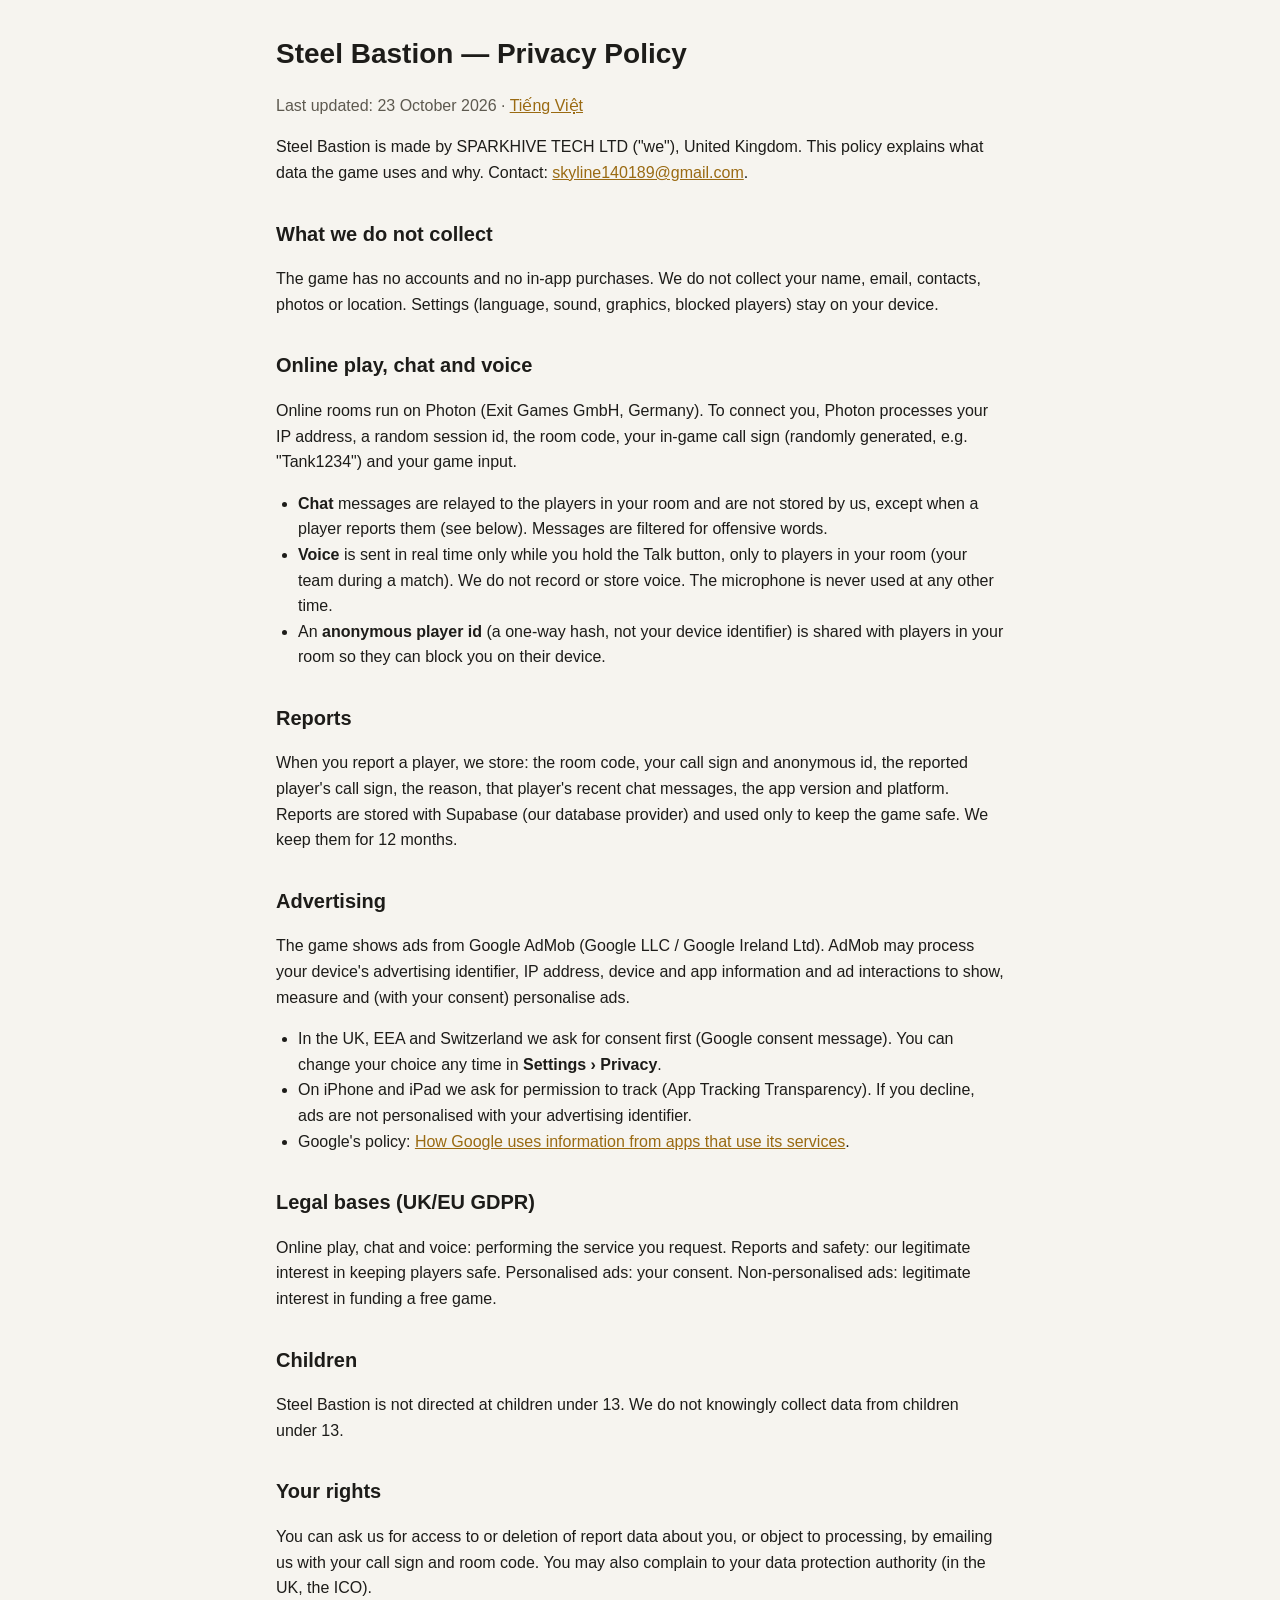
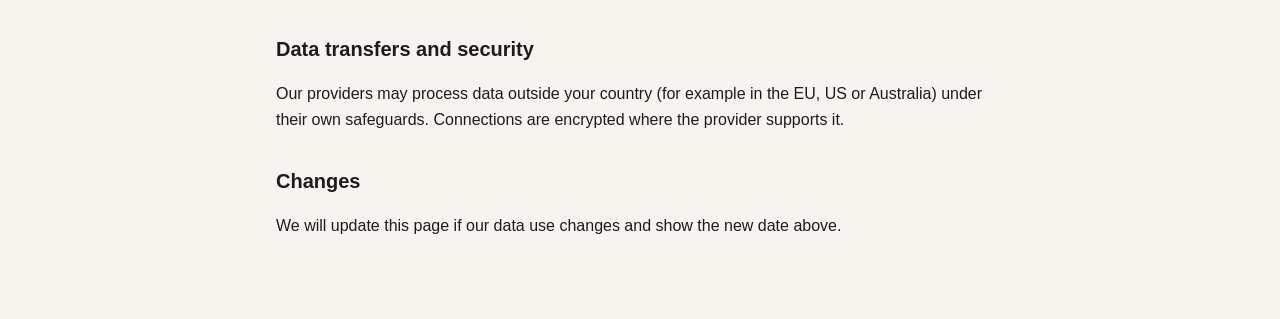
==== steel-bastion/privacy.html @ 268c676b "Steel Bastion privacy policy, support page and app-ads.txt" ====
<!doctype html>
<html lang="en"><head><meta charset="utf-8"><meta name="viewport" content="width=device-width, initial-scale=1">
<title>Steel Bastion Privacy Policy</title><link rel="stylesheet" href="../style.css"></head>
<body><main>
<h1>Steel Bastion — Privacy Policy</h1>
<p class="dim">Last updated: 23 October 2026 · <a href="privacy-vi.html">Tiếng Việt</a></p>
<p>Steel Bastion is made by SPARKHIVE TECH LTD ("we"), United Kingdom. This policy explains what data the game uses and why. Contact: <a href="mailto:skyline140189@gmail.com">skyline140189@gmail.com</a>.</p>

<h2>What we do not collect</h2>
<p>The game has no accounts and no in-app purchases. We do not collect your name, email, contacts, photos or location. Settings (language, sound, graphics, blocked players) stay on your device.</p>

<h2>Online play, chat and voice</h2>
<p>Online rooms run on Photon (Exit Games GmbH, Germany). To connect you, Photon processes your IP address, a random session id, the room code, your in-game call sign (randomly generated, e.g. "Tank1234") and your game input.</p>
<ul>
<li><b>Chat</b> messages are relayed to the players in your room and are not stored by us, except when a player reports them (see below). Messages are filtered for offensive words.</li>
<li><b>Voice</b> is sent in real time only while you hold the Talk button, only to players in your room (your team during a match). We do not record or store voice. The microphone is never used at any other time.</li>
<li>An <b>anonymous player id</b> (a one-way hash, not your device identifier) is shared with players in your room so they can block you on their device.</li>
</ul>

<h2>Reports</h2>
<p>When you report a player, we store: the room code, your call sign and anonymous id, the reported player's call sign, the reason, that player's recent chat messages, the app version and platform. Reports are stored with Supabase (our database provider) and used only to keep the game safe. We keep them for 12 months.</p>

<h2>Advertising</h2>
<p>The game shows ads from Google AdMob (Google LLC / Google Ireland Ltd). AdMob may process your device's advertising identifier, IP address, device and app information and ad interactions to show, measure and (with your consent) personalise ads.</p>
<ul>
<li>In the UK, EEA and Switzerland we ask for consent first (Google consent message). You can change your choice any time in <b>Settings › Privacy</b>.</li>
<li>On iPhone and iPad we ask for permission to track (App Tracking Transparency). If you decline, ads are not personalised with your advertising identifier.</li>
<li>Google's policy: <a href="https://policies.google.com/technologies/partner-sites">How Google uses information from apps that use its services</a>.</li>
</ul>

<h2>Legal bases (UK/EU GDPR)</h2>
<p>Online play, chat and voice: performing the service you request. Reports and safety: our legitimate interest in keeping players safe. Personalised ads: your consent. Non-personalised ads: legitimate interest in funding a free game.</p>

<h2>Children</h2>
<p>Steel Bastion is not directed at children under 13. We do not knowingly collect data from children under 13.</p>

<h2>Your rights</h2>
<p>You can ask us for access to or deletion of report data about you, or object to processing, by emailing us with your call sign and room code. You may also complain to your data protection authority (in the UK, the ICO).</p>

<h2>Data transfers and security</h2>
<p>Our providers may process data outside your country (for example in the EU, US or Australia) under their own safeguards. Connections are encrypted where the provider supports it.</p>

<h2>Changes</h2>
<p>We will update this page if our data use changes and show the new date above.</p>
</main></body></html>
---- style.css ----
:root { --bg:#f6f4ef; --fg:#1d1c19; --dim:#5d594f; --accent:#9a6a12; --card:#fff; }
@media (prefers-color-scheme: dark) { :root { --bg:#151412; --fg:#ece7dc; --dim:#a8a192; --accent:#e0b04a; --card:#1e1c19; } }
* { box-sizing:border-box; }
body { margin:0; background:var(--bg); color:var(--fg); font:16px/1.6 -apple-system, BlinkMacSystemFont, "Segoe UI", Roboto, sans-serif; }
main { max-width:760px; margin:0 auto; padding:32px 16px 64px; }
h1 { font-size:28px; margin:0 0 4px; } h2 { font-size:20px; margin-top:32px; } h3 { font-size:17px; margin-top:20px; }
a { color:var(--accent); } .dim { color:var(--dim); } nav { margin:8px 0 24px; display:flex; gap:16px; flex-wrap:wrap; }
.card { background:var(--card); border-radius:10px; padding:16px 20px; margin:16px 0; }
ul { padding-left:22px; }
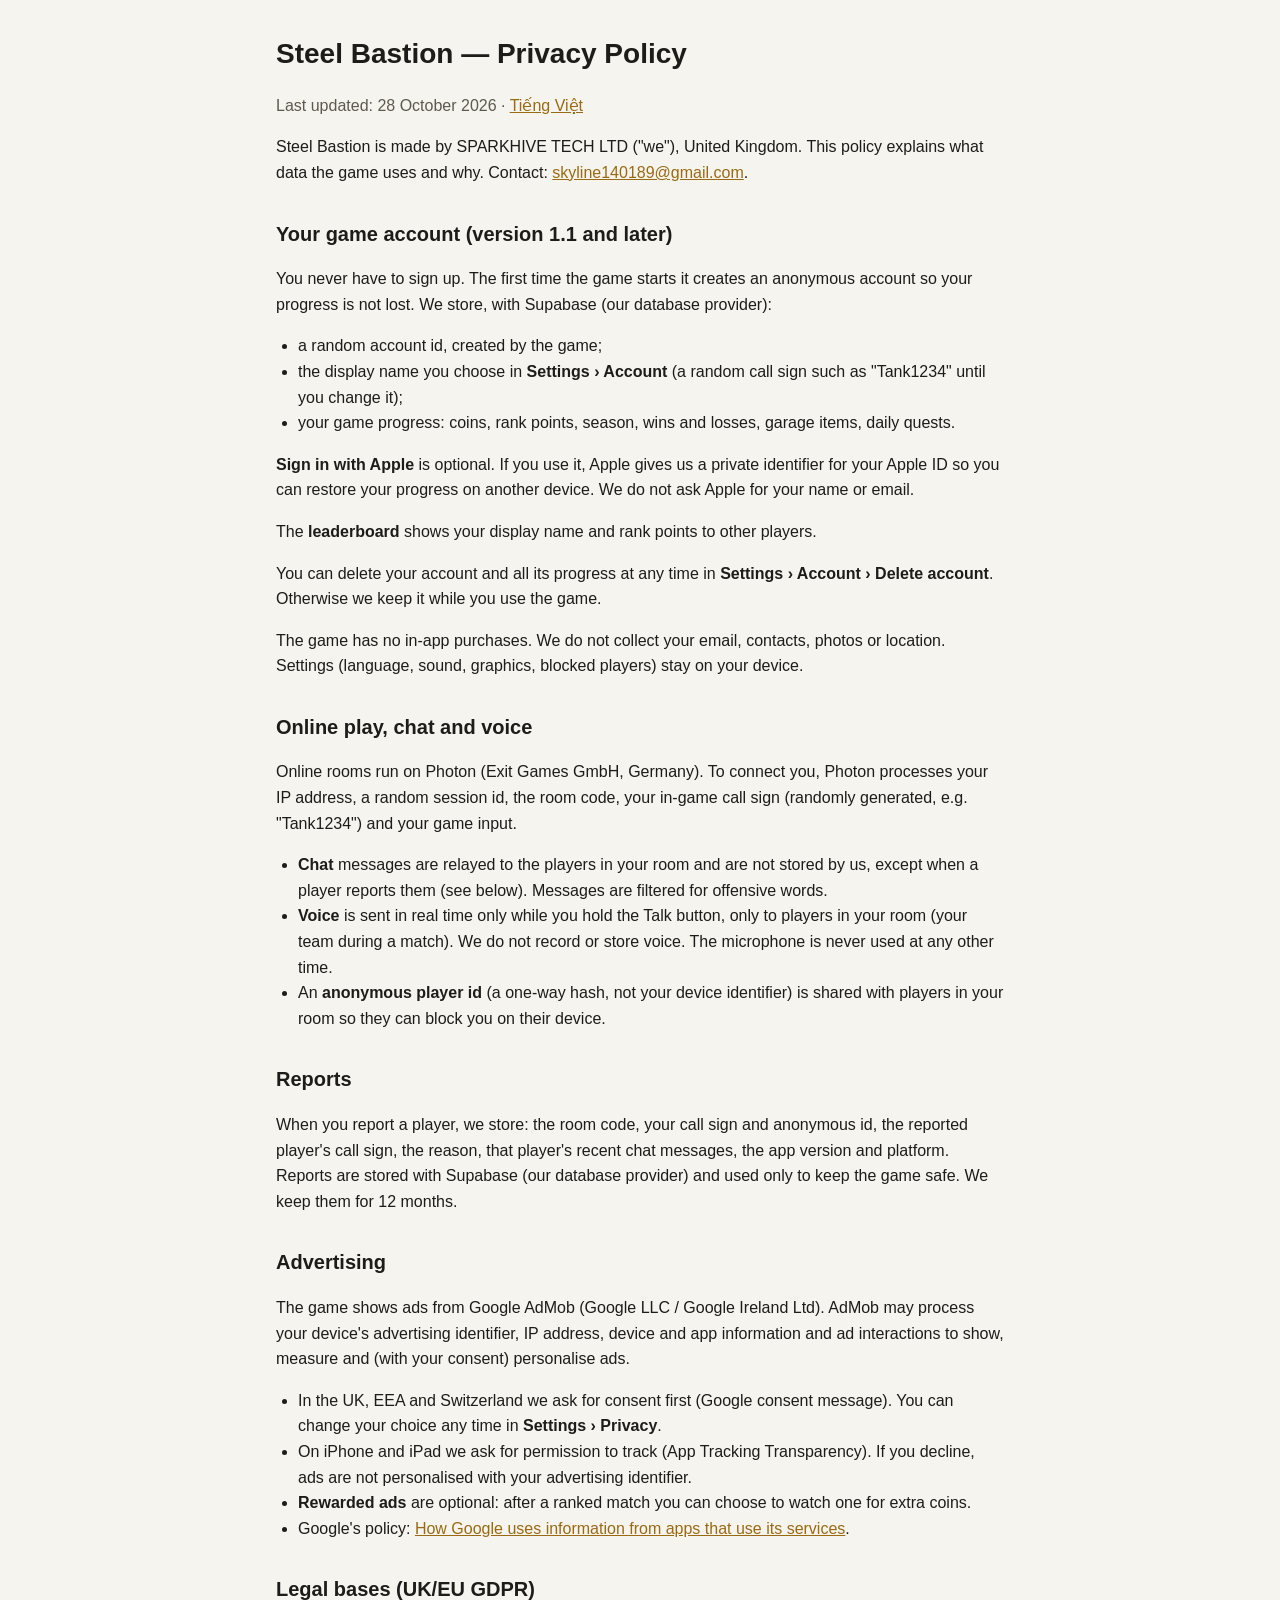
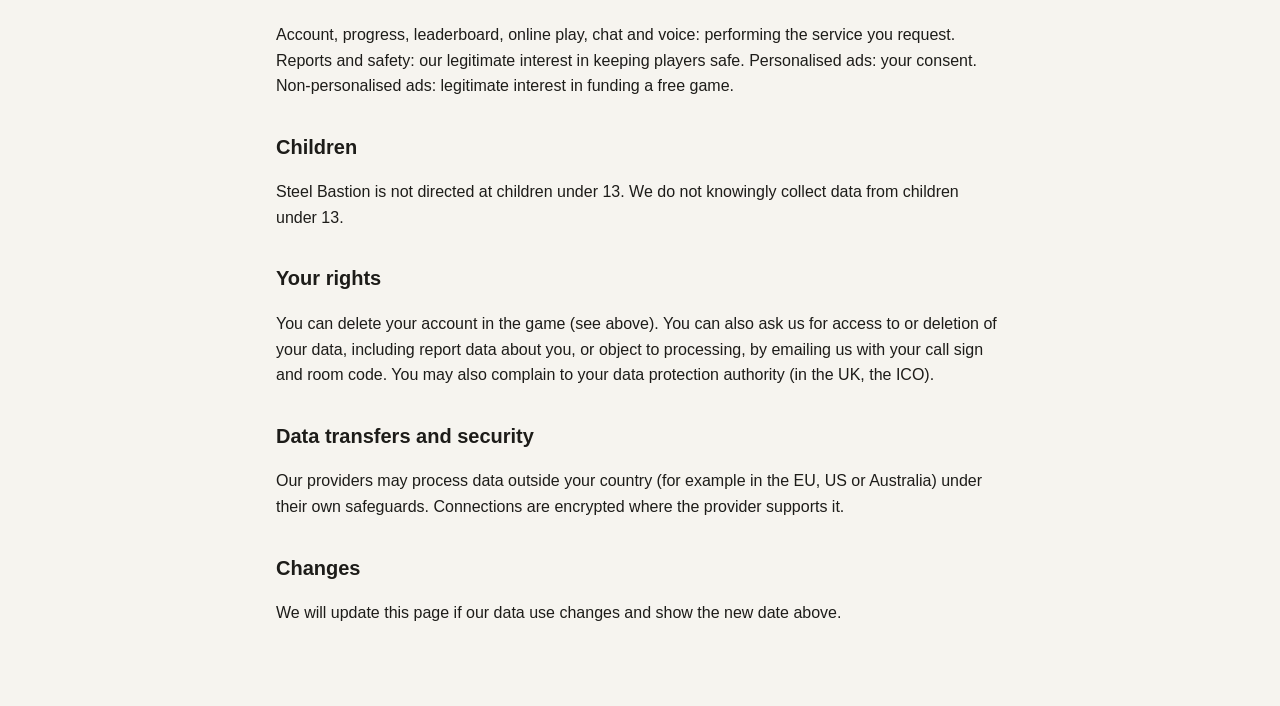
==== commit 46d4adad: "Steel Bastion privacy: anonymous account, Sign in with Apple, leaderboard, rewarded ads" ====
--- a/steel-bastion/privacy.html
+++ b/steel-bastion/privacy.html
@@ -3,11 +3,20 @@
 <title>Steel Bastion Privacy Policy</title><link rel="stylesheet" href="../style.css"></head>
 <body><main>
 <h1>Steel Bastion — Privacy Policy</h1>
-<p class="dim">Last updated: 23 October 2026 · <a href="privacy-vi.html">Tiếng Việt</a></p>
+<p class="dim">Last updated: 28 October 2026 · <a href="privacy-vi.html">Tiếng Việt</a></p>
 <p>Steel Bastion is made by SPARKHIVE TECH LTD ("we"), United Kingdom. This policy explains what data the game uses and why. Contact: <a href="mailto:skyline140189@gmail.com">skyline140189@gmail.com</a>.</p>
 
-<h2>What we do not collect</h2>
-<p>The game has no accounts and no in-app purchases. We do not collect your name, email, contacts, photos or location. Settings (language, sound, graphics, blocked players) stay on your device.</p>
+<h2>Your game account (version 1.1 and later)</h2>
+<p>You never have to sign up. The first time the game starts it creates an anonymous account so your progress is not lost. We store, with Supabase (our database provider):</p>
+<ul>
+<li>a random account id, created by the game;</li>
+<li>the display name you choose in <b>Settings › Account</b> (a random call sign such as "Tank1234" until you change it);</li>
+<li>your game progress: coins, rank points, season, wins and losses, garage items, daily quests.</li>
+</ul>
+<p><b>Sign in with Apple</b> is optional. If you use it, Apple gives us a private identifier for your Apple ID so you can restore your progress on another device. We do not ask Apple for your name or email.</p>
+<p>The <b>leaderboard</b> shows your display name and rank points to other players.</p>
+<p>You can delete your account and all its progress at any time in <b>Settings › Account › Delete account</b>. Otherwise we keep it while you use the game.</p>
+<p>The game has no in-app purchases. We do not collect your email, contacts, photos or location. Settings (language, sound, graphics, blocked players) stay on your device.</p>
 
 <h2>Online play, chat and voice</h2>
 <p>Online rooms run on Photon (Exit Games GmbH, Germany). To connect you, Photon processes your IP address, a random session id, the room code, your in-game call sign (randomly generated, e.g. "Tank1234") and your game input.</p>
@@ -25,17 +34,18 @@
 <ul>
 <li>In the UK, EEA and Switzerland we ask for consent first (Google consent message). You can change your choice any time in <b>Settings › Privacy</b>.</li>
 <li>On iPhone and iPad we ask for permission to track (App Tracking Transparency). If you decline, ads are not personalised with your advertising identifier.</li>
+<li><b>Rewarded ads</b> are optional: after a ranked match you can choose to watch one for extra coins.</li>
 <li>Google's policy: <a href="https://policies.google.com/technologies/partner-sites">How Google uses information from apps that use its services</a>.</li>
 </ul>
 
 <h2>Legal bases (UK/EU GDPR)</h2>
-<p>Online play, chat and voice: performing the service you request. Reports and safety: our legitimate interest in keeping players safe. Personalised ads: your consent. Non-personalised ads: legitimate interest in funding a free game.</p>
+<p>Account, progress, leaderboard, online play, chat and voice: performing the service you request. Reports and safety: our legitimate interest in keeping players safe. Personalised ads: your consent. Non-personalised ads: legitimate interest in funding a free game.</p>
 
 <h2>Children</h2>
 <p>Steel Bastion is not directed at children under 13. We do not knowingly collect data from children under 13.</p>
 
 <h2>Your rights</h2>
-<p>You can ask us for access to or deletion of report data about you, or object to processing, by emailing us with your call sign and room code. You may also complain to your data protection authority (in the UK, the ICO).</p>
+<p>You can delete your account in the game (see above). You can also ask us for access to or deletion of your data, including report data about you, or object to processing, by emailing us with your call sign and room code. You may also complain to your data protection authority (in the UK, the ICO).</p>
 
 <h2>Data transfers and security</h2>
 <p>Our providers may process data outside your country (for example in the EU, US or Australia) under their own safeguards. Connections are encrypted where the provider supports it.</p>
